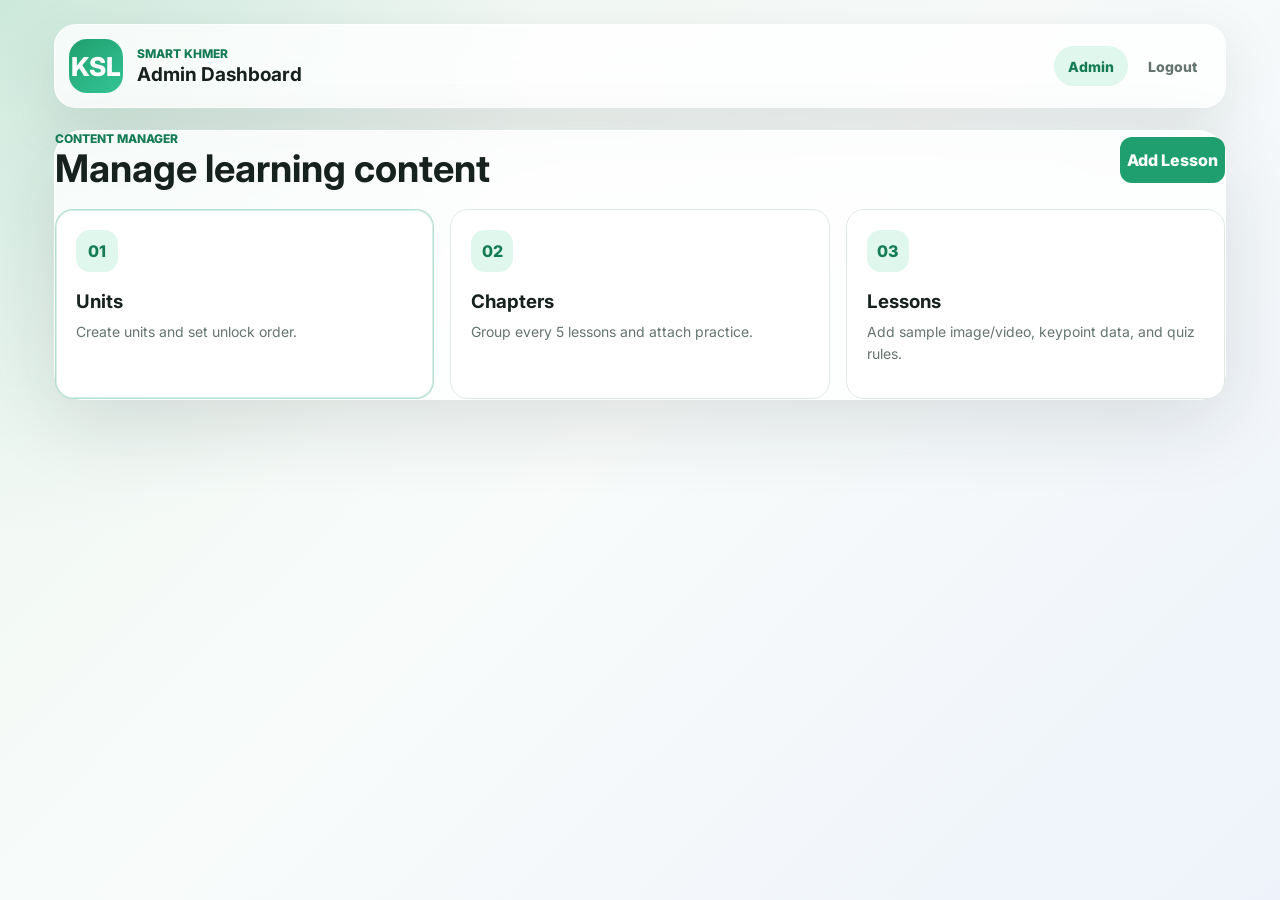
==== admin.html @ 8fa37a55 "Init Project" ====
<!DOCTYPE html>
<html lang="en">
<head>
  <meta charset="UTF-8">
  <meta name="viewport" content="width=device-width, initial-scale=1.0">
  <title>Admin | Smart Khmer Sign Language Learning</title>
  <link rel="preconnect" href="https://fonts.googleapis.com">
  <link rel="preconnect" href="https://fonts.gstatic.com" crossorigin>
  <link href="https://fonts.googleapis.com/css2?family=Inter:wght@400;500;600;700;800&display=swap" rel="stylesheet">
  <link rel="stylesheet" href="styles.css">
  <script src="app.js" defer></script>
</head>
<body>
  <main class="page-shell">
    <nav class="main-nav">
      <a class="brand nav-brand" href="admin.html">
        <span class="brand-mark">KSL</span>
        <div>
          <p>Smart Khmer</p>
          <h1>Admin Dashboard</h1>
        </div>
      </a>
      <div class="nav-links">
        <a class="active" href="admin.html">Admin</a>
        <a href="index.html">Logout</a>
      </div>
    </nav>

    <section class="page-card reveal-in">
      <div class="section-title">
        <div>
          <p class="eyebrow">Content manager</p>
          <h2>Manage learning content</h2>
        </div>
        <button class="primary-btn" type="button" data-toast-message="Create lesson modal placeholder">Add Lesson</button>
      </div>

      <div class="admin-grid">
        <article class="unit-card current">
          <span class="unit-number">01</span>
          <h3>Units</h3>
          <p>Create units and set unlock order.</p>
        </article>
        <article class="unit-card">
          <span class="unit-number">02</span>
          <h3>Chapters</h3>
          <p>Group every 5 lessons and attach practice.</p>
        </article>
        <article class="unit-card">
          <span class="unit-number">03</span>
          <h3>Lessons</h3>
          <p>Add sample image/video, keypoint data, and quiz rules.</p>
        </article>
      </div>
    </section>
    <div class="toast page-toast" role="status" aria-live="polite" data-toast></div>
  </main>
</body>
</html>
---- styles.css ----
:root {
  --ink: #17211d;
  --muted: #65746e;
  --line: #dfe8e3;
  --paper: #f5f8f6;
  --card: #ffffff;
  --green: #1f9f6f;
  --green-dark: #147b55;
  --mint: #dff7ed;
  --amber: #f3b83f;
  --blue: #3478f6;
  --red: #e15353;
  --shadow: 0 24px 80px rgba(23, 33, 29, 0.12);
}

* {
  box-sizing: border-box;
}

body {
  margin: 0;
  min-height: 100vh;
  font-family: Inter, system-ui, -apple-system, BlinkMacSystemFont, "Segoe UI", sans-serif;
  color: var(--ink);
  background:
    radial-gradient(circle at top left, rgba(31, 159, 111, 0.16), transparent 34rem),
    linear-gradient(135deg, #eef7f1 0%, #f8fbfa 48%, #eef3fb 100%);
}

button,
input {
  font: inherit;
}

button {
  cursor: pointer;
}

a {
  color: inherit;
  text-decoration: none;
}

.app-shell {
  width: min(1440px, 100%);
  min-height: 100vh;
  margin: 0 auto;
  display: grid;
  grid-template-columns: 390px minmax(0, 1fr);
  gap: 24px;
  padding: 24px;
}

.auth-page {
  min-height: 100vh;
  display: grid;
  place-items: center;
  padding: 24px;
}

.auth-panel-page {
  width: min(430px, 100%);
}

.page-shell {
  width: min(1220px, 100%);
  min-height: 100vh;
  margin: 0 auto;
  padding: 24px;
}

.main-nav {
  display: flex;
  align-items: center;
  justify-content: space-between;
  gap: 18px;
  margin-bottom: 22px;
  padding: 14px;
  border: 1px solid rgba(255, 255, 255, 0.72);
  border-radius: 22px;
  background: rgba(255, 255, 255, 0.78);
  box-shadow: 0 18px 60px rgba(23, 33, 29, 0.1);
  backdrop-filter: blur(20px);
}

.nav-brand {
  min-width: 260px;
}

.nav-links {
  display: flex;
  align-items: center;
  gap: 6px;
  flex-wrap: wrap;
}

.nav-links a {
  min-height: 40px;
  display: grid;
  place-items: center;
  padding: 0 14px;
  border-radius: 999px;
  color: var(--muted);
  font-size: 14px;
  font-weight: 800;
}

.nav-links a.active,
.nav-links a:hover {
  color: var(--green-dark);
  background: var(--mint);
}

.page-card,
.home-hero {
  border: 1px solid rgba(255, 255, 255, 0.72);
  border-radius: 28px;
  background: rgba(255, 255, 255, 0.78);
  box-shadow: var(--shadow);
  backdrop-filter: blur(20px);
}

.home-hero {
  display: grid;
  grid-template-columns: minmax(0, 0.9fr) minmax(320px, 1.1fr);
  align-items: center;
  gap: 24px;
  padding: 28px;
}

.home-hero h2 {
  margin: 6px 0 12px;
  font-size: clamp(34px, 5vw, 68px);
  line-height: 0.98;
}

.hero-actions {
  display: flex;
  flex-wrap: wrap;
  gap: 12px;
  margin-top: 22px;
}

.home-preview .camera-frame {
  min-height: 420px;
}

.mode-cards,
.admin-grid {
  display: grid;
  grid-template-columns: repeat(3, 1fr);
  gap: 16px;
  margin-top: 20px;
}

.mode-card {
  min-height: 210px;
  display: flex;
  flex-direction: column;
  gap: 10px;
  padding: 20px;
  border: 1px solid var(--line);
  border-radius: 18px;
  background: white;
}

.mode-card h3 {
  margin: 0;
  font-size: 24px;
}

.mode-card p {
  margin: 0;
}

.mode-card strong {
  margin-top: auto;
  color: var(--green-dark);
}

.lesson-layout {
  display: grid;
  grid-template-columns: minmax(0, 1fr) 300px;
  gap: 18px;
}

.lesson-mode {
  margin-top: 18px;
}

.link-btn {
  min-height: 46px;
  display: inline-grid;
  place-items: center;
  padding: 0 18px;
}

.full-btn {
  width: 100%;
}

.auth-panel,
.learning-panel {
  background: rgba(255, 255, 255, 0.76);
  border: 1px solid rgba(255, 255, 255, 0.72);
  box-shadow: var(--shadow);
  backdrop-filter: blur(20px);
}

.auth-panel {
  border-radius: 24px;
  padding: 24px;
  display: flex;
  flex-direction: column;
  gap: 22px;
}

.brand {
  display: flex;
  align-items: center;
  gap: 14px;
}

.brand-mark {
  width: 54px;
  height: 54px;
  display: grid;
  place-items: center;
  border-radius: 18px;
  color: white;
  background: linear-gradient(145deg, var(--green), #35c596);
  font-size: 26px;
  font-weight: 800;
}

.brand p,
.brand h1,
.topbar p,
.topbar h2,
.login-card h2,
.login-card p,
.lesson-stage h3,
.lesson-stage p,
.progress-card h3,
.progress-card p,
.word-card h3,
.word-card p,
.section-title h2,
.section-title p,
.unit-card h3,
.unit-card p {
  margin: 0;
}

.brand p,
.eyebrow {
  color: var(--green-dark);
  font-size: 12px;
  font-weight: 800;
  letter-spacing: 0;
  text-transform: uppercase;
}

.brand h1 {
  margin-top: 3px;
  font-size: 19px;
  line-height: 1.2;
}

.auth-tabs,
.mode-switch {
  display: grid;
  grid-template-columns: repeat(2, 1fr);
  gap: 6px;
  padding: 6px;
  border: 1px solid var(--line);
  border-radius: 14px;
  background: #edf4f0;
}

.tab,
.mode {
  min-height: 42px;
  border: 0;
  border-radius: 10px;
  color: var(--muted);
  background: transparent;
  font-weight: 800;
}

.tab.active,
.mode.active {
  color: var(--ink);
  background: white;
  box-shadow: 0 10px 28px rgba(23, 33, 29, 0.09);
}

.login-card {
  display: flex;
  flex-direction: column;
  gap: 17px;
  padding: 22px;
  border: 1px solid var(--line);
  border-radius: 18px;
  background: var(--card);
}

.login-card h2 {
  font-size: 28px;
  line-height: 1.05;
}

.muted,
.sample-card p,
.camera-card p,
.progress-card p,
.word-card p,
.unit-card p,
.correction-box p {
  color: var(--muted);
  font-size: 14px;
  line-height: 1.55;
}

.sso-grid {
  display: grid;
  gap: 10px;
}

.sso,
.guest-btn,
.primary-btn,
.secondary-btn {
  min-height: 46px;
  border-radius: 12px;
  border: 1px solid transparent;
  font-weight: 800;
}

.sso {
  display: flex;
  align-items: center;
  justify-content: center;
  gap: 10px;
  color: white;
}

.sso-grid .sso {
  min-height: 46px;
}

.facebook {
  background: #1877f2;
}

.telegram {
  background: #229ed9;
}

.google {
  color: var(--ink);
  background: #fff;
  border-color: var(--line);
}

.guest-btn {
  color: var(--green-dark);
  background: var(--mint);
}

.divider {
  display: flex;
  align-items: center;
  gap: 12px;
  color: var(--muted);
  font-size: 12px;
  font-weight: 800;
  text-transform: uppercase;
}

.divider::before,
.divider::after {
  content: "";
  height: 1px;
  flex: 1;
  background: var(--line);
}

.admin-form {
  display: grid;
  gap: 13px;
}

.admin-form label {
  display: grid;
  gap: 7px;
  color: var(--muted);
  font-size: 13px;
  font-weight: 700;
}

.admin-form input[type="text"],
.admin-form input[type="password"] {
  min-height: 44px;
  width: 100%;
  border: 1px solid var(--line);
  border-radius: 12px;
  padding: 0 13px;
  color: var(--ink);
  background: #fbfdfc;
  outline: none;
}

.admin-form input:focus {
  border-color: var(--green);
  box-shadow: 0 0 0 4px rgba(31, 159, 111, 0.12);
}

.form-row {
  display: flex;
  justify-content: space-between;
  align-items: center;
  gap: 12px;
}

.form-row a {
  color: var(--green-dark);
  font-size: 13px;
  font-weight: 800;
  text-decoration: none;
}

.check {
  display: flex !important;
  grid-template-columns: auto 1fr;
  align-items: center;
  gap: 8px !important;
}

.primary-btn {
  color: white;
  background: var(--green);
}

.secondary-btn {
  padding: 0 18px;
  color: var(--green-dark);
  border-color: var(--line);
  background: white;
}

.learning-panel {
  border-radius: 28px;
  padding: 24px;
  overflow: hidden;
}

.topbar {
  display: flex;
  justify-content: space-between;
  align-items: center;
  gap: 18px;
}

.topbar h2,
.section-title h2 {
  margin-top: 3px;
  font-size: clamp(24px, 3vw, 38px);
  line-height: 1.05;
}

.profile-pill {
  display: flex;
  align-items: center;
  gap: 9px;
  min-height: 44px;
  padding: 6px 12px 6px 6px;
  border: 1px solid var(--line);
  border-radius: 999px;
  background: white;
  font-weight: 800;
}

.avatar {
  width: 32px;
  height: 32px;
  display: grid;
  place-items: center;
  border-radius: 50%;
  color: white;
  background: var(--ink);
}

.mode-switch {
  width: min(460px, 100%);
  margin: 24px 0;
}

.hero-grid {
  display: grid;
  grid-template-columns: minmax(0, 1fr) 300px;
  gap: 18px;
}

.lesson-stage,
.progress-card,
.word-card,
.unit-card {
  border: 1px solid var(--line);
  border-radius: 18px;
  background: var(--card);
}

.lesson-stage {
  padding: 18px;
}

.stage-header,
.section-title {
  display: flex;
  align-items: center;
  justify-content: space-between;
  gap: 16px;
}

.lesson-stage h3 {
  margin-top: 5px;
  font-size: 30px;
}

.status-badge {
  padding: 9px 12px;
  border-radius: 999px;
  color: var(--green-dark);
  background: var(--mint);
  font-size: 13px;
  font-weight: 800;
}

.practice-area {
  display: grid;
  grid-template-columns: 0.82fr 1.18fr;
  gap: 16px;
  margin-top: 18px;
}

.sample-card,
.camera-card {
  display: grid;
  gap: 10px;
}

.hand-demo,
.camera-frame {
  position: relative;
  min-height: 270px;
  overflow: hidden;
  border-radius: 16px;
  background:
    linear-gradient(120deg, rgba(255,255,255,0.45), transparent),
    #dce9e3;
}

.hand-demo::before {
  content: "";
  position: absolute;
  left: 50%;
  bottom: 46px;
  width: 92px;
  height: 128px;
  border-radius: 42px 42px 32px 32px;
  transform: translateX(-50%) rotate(-8deg);
  background: #f1c9a8;
  box-shadow:
    -35px -48px 0 -18px #f1c9a8,
    -14px -82px 0 -20px #f1c9a8,
    12px -91px 0 -22px #f1c9a8,
    36px -68px 0 -21px #f1c9a8,
    57px -34px 0 -22px #f1c9a8;
}

.joint {
  position: absolute;
  z-index: 2;
  width: 12px;
  height: 12px;
  border: 2px solid white;
  border-radius: 50%;
  background: var(--green);
}

.j1 { left: 33%; top: 28%; }
.j2 { left: 44%; top: 16%; }
.j3 { left: 54%; top: 13%; }
.j4 { left: 64%; top: 22%; }
.j5 { left: 73%; top: 37%; }
.palm { left: 51%; top: 59%; width: 16px; height: 16px; }

.camera-frame {
  min-height: 270px;
  background:
    linear-gradient(rgba(23, 33, 29, 0.08), rgba(23, 33, 29, 0.16)),
    url("https://images.unsplash.com/photo-1581090464777-f3220bbe1b8b?auto=format&fit=crop&w=900&q=70") center / cover;
}

.skeleton {
  position: absolute;
  inset: 34px 22% 64px 28%;
  border: 2px solid rgba(255, 255, 255, 0.75);
  border-left: 0;
  border-bottom: 0;
  border-radius: 30px;
}

.skeleton span {
  position: absolute;
  width: 13px;
  height: 13px;
  border-radius: 50%;
  background: #5cf0b4;
  box-shadow: 0 0 0 5px rgba(92, 240, 180, 0.2);
}

.skeleton span:nth-child(1) { left: -8px; top: 30px; }
.skeleton span:nth-child(2) { left: 28px; top: 2px; }
.skeleton span:nth-child(3) { right: 24px; top: 36px; }
.skeleton span:nth-child(4) { right: -8px; bottom: 36px; }
.skeleton span:nth-child(5) { left: 44%; bottom: -8px; }

.capture-btn {
  position: absolute;
  left: 50%;
  bottom: 18px;
  width: 58px;
  height: 32px;
  border: 0;
  border-radius: 999px;
  transform: translateX(-50%);
  color: var(--red);
  background: white;
  box-shadow: 0 12px 28px rgba(0, 0, 0, 0.2);
}

.feedback-grid {
  display: grid;
  grid-template-columns: repeat(3, 1fr);
  gap: 12px;
  margin-top: 18px;
}

.score-card {
  padding: 16px;
  border: 1px solid var(--line);
  border-radius: 14px;
  background: #fbfdfc;
}

.score-card span {
  display: block;
  color: var(--green-dark);
  font-size: 30px;
  font-weight: 800;
}

.score-card p {
  margin: 4px 0 0;
  color: var(--muted);
  font-size: 13px;
  font-weight: 700;
}

.score-card.strong {
  background: var(--mint);
  border-color: rgba(31, 159, 111, 0.28);
}

.correction-box {
  display: flex;
  align-items: center;
  justify-content: space-between;
  gap: 16px;
  margin-top: 16px;
  padding: 16px;
  border-radius: 16px;
  background: #f5faf7;
}

.correction-box h4 {
  margin: 0 0 4px;
}

.correction-box .primary-btn {
  min-width: 150px;
  padding: 0 16px;
}

.progress-column {
  display: grid;
  gap: 14px;
}

.progress-card,
.word-card {
  padding: 18px;
}

.progress-card.green {
  color: white;
  background: linear-gradient(150deg, var(--green), #29b680);
  border: 0;
}

.progress-card.green .eyebrow,
.progress-card.green .mini-stat span {
  color: rgba(255,255,255,0.78);
}

.progress-card.green h3 {
  margin: 6px 0 16px;
  font-size: 34px;
}

.mini-stat {
  display: flex;
  justify-content: space-between;
  padding: 10px 0;
  border-top: 1px solid rgba(255,255,255,0.22);
  font-size: 13px;
}

.circle-progress {
  width: 92px;
  height: 92px;
  display: grid;
  place-items: center;
  margin-bottom: 12px;
  border-radius: 50%;
  color: var(--green-dark);
  background:
    radial-gradient(circle closest-side, white 72%, transparent 74%),
    conic-gradient(var(--green) 87%, #e6eee9 0);
  font-weight: 800;
}

.progress-card h3,
.word-card h3,
.unit-card h3 {
  margin: 0 0 8px;
}

.word-card {
  background: #fff8e8;
  border-color: #f4dfaa;
}

.curriculum {
  margin-top: 24px;
}

.unit-grid {
  display: grid;
  grid-template-columns: repeat(3, 1fr);
  gap: 14px;
  margin-top: 16px;
}

.unit-card {
  position: relative;
  min-height: 190px;
  padding: 20px;
  overflow: hidden;
}

.unit-card.current {
  border-color: rgba(31, 159, 111, 0.34);
  box-shadow: inset 0 0 0 1px rgba(31, 159, 111, 0.16);
}

.unit-number {
  display: inline-grid;
  place-items: center;
  width: 42px;
  height: 42px;
  margin-bottom: 18px;
  border-radius: 14px;
  color: var(--green-dark);
  background: var(--mint);
  font-weight: 800;
}

.lesson-dots {
  display: flex;
  gap: 7px;
  margin-top: 20px;
}

.lesson-dots span {
  width: 100%;
  max-width: 34px;
  height: 8px;
  border-radius: 999px;
  background: #dbe6e1;
}

.lesson-dots .done {
  background: var(--green);
}

.lesson-dots .active {
  background: var(--amber);
}

.chapter-list {
  display: grid;
  gap: 12px;
  padding: 0 16px 16px;
}

.unit-path {
  display: grid;
  gap: 14px;
  margin-top: 16px;
}

.unit-accordion {
  border: 1px solid var(--line);
  border-radius: 18px;
  background: white;
  overflow: hidden;
}

.unit-accordion > summary {
  display: grid;
  grid-template-columns: 48px minmax(0, 1fr) auto auto;
  align-items: center;
  gap: 14px;
  padding: 18px;
  list-style: none;
  cursor: pointer;
}

.unit-accordion > summary::-webkit-details-marker {
  display: none;
}

.unit-accordion > summary::after {
  content: "+";
  width: 30px;
  height: 30px;
  display: grid;
  place-items: center;
  border-radius: 50%;
  color: white;
  background: var(--green);
  font-weight: 800;
}

.unit-accordion[open] > summary::after {
  content: "-";
}

.unit-accordion > summary strong {
  min-width: 0;
  font-size: 18px;
}

.unit-accordion > summary em {
  color: var(--muted);
  font-size: 13px;
  font-style: normal;
  font-weight: 800;
  text-align: right;
}

.unit-accordion > summary .unit-number {
  margin: 0;
}

.locked-unit {
  background: #f7faf8;
}

.locked-unit > summary {
  color: #6d7772;
}

.locked-unit > summary::after {
  color: #69736f;
  background: #e1e8e4;
}

.chapter-card {
  border: 1px solid var(--line);
  border-radius: 16px;
  background: white;
  overflow: hidden;
}

.chapter-card summary {
  display: grid;
  grid-template-columns: 118px minmax(0, 1fr) auto auto;
  align-items: center;
  gap: 14px;
  padding: 16px 18px;
  list-style: none;
  cursor: pointer;
}

.chapter-card summary::-webkit-details-marker {
  display: none;
}

.chapter-card summary::after {
  content: "+";
  width: 28px;
  height: 28px;
  display: grid;
  place-items: center;
  border-radius: 50%;
  color: var(--green-dark);
  background: var(--mint);
  font-weight: 800;
}

.chapter-card[open] summary::after {
  content: "-";
}

.chapter-index {
  color: var(--green-dark);
  font-size: 13px;
  font-weight: 800;
  text-transform: uppercase;
}

.chapter-card summary strong {
  min-width: 0;
  font-size: 17px;
}

.chapter-card summary em {
  color: var(--muted);
  font-size: 13px;
  font-style: normal;
  font-weight: 700;
  text-align: right;
}

.lesson-list {
  display: grid;
  gap: 8px;
  padding: 0 18px 18px;
}

.lesson-row {
  width: 100%;
  min-height: 64px;
  display: grid;
  grid-template-columns: 58px minmax(0, 1fr) auto;
  align-items: center;
  gap: 14px;
  padding: 10px 12px;
  border: 1px solid var(--line);
  border-radius: 12px;
  color: var(--ink);
  background: #fbfdfc;
  text-align: left;
}

.lesson-row span:nth-child(2) {
  display: grid;
  gap: 3px;
  color: var(--muted);
  font-size: 13px;
}

.lesson-row span:nth-child(2) strong {
  color: var(--ink);
  font-size: 15px;
}

.lesson-row b {
  color: var(--green-dark);
  font-size: 13px;
  white-space: nowrap;
}

.lesson-state {
  min-height: 32px;
  display: grid;
  place-items: center;
  border-radius: 999px;
  color: var(--green-dark);
  background: var(--mint);
  font-size: 11px;
  font-weight: 800;
  text-transform: uppercase;
}

.lesson-row.complete {
  border-color: rgba(31, 159, 111, 0.28);
}

.lesson-row.current {
  border-color: rgba(243, 184, 63, 0.7);
  background: #fff9eb;
  box-shadow: inset 0 0 0 1px rgba(243, 184, 63, 0.22);
}

.lesson-row.current .lesson-state {
  color: #8a5d00;
  background: #ffe7a8;
}

.lesson-row.locked {
  cursor: not-allowed;
  opacity: 0.58;
  background: #f3f6f4;
}

.lesson-row.locked .lesson-state {
  color: #69736f;
  background: #e1e8e4;
}

.lesson-row.practice {
  border-style: dashed;
}

.hidden {
  display: none;
}

.locked-preview {
  opacity: 0.72;
}

.lesson-row.selected {
  border-color: rgba(52, 120, 246, 0.45);
  background: #eef5ff;
  box-shadow: inset 0 0 0 1px rgba(52, 120, 246, 0.18);
}

.toast {
  min-height: 44px;
  display: grid;
  place-items: center;
  padding: 0 14px;
  border: 1px solid rgba(31, 159, 111, 0.24);
  border-radius: 12px;
  color: var(--green-dark);
  background: var(--mint);
  font-size: 13px;
  font-weight: 800;
  opacity: 0;
  transform: translateY(8px);
  transition: opacity 220ms ease, transform 220ms ease;
}

.toast.show {
  opacity: 1;
  transform: translateY(0);
}

.reveal-in {
  animation: revealIn 520ms ease both;
}

.soft-pop {
  animation: softPop 340ms ease both;
}

.skeleton span {
  animation: pulsePoint 1.5s ease-in-out infinite;
}

.skeleton span:nth-child(2) {
  animation-delay: 90ms;
}

.skeleton span:nth-child(3) {
  animation-delay: 180ms;
}

.skeleton span:nth-child(4) {
  animation-delay: 270ms;
}

.skeleton span:nth-child(5) {
  animation-delay: 360ms;
}

.capture-btn {
  transition: transform 180ms ease, box-shadow 180ms ease;
}

.capture-btn:hover {
  transform: translateX(-50%) translateY(-2px);
  box-shadow: 0 16px 34px rgba(0, 0, 0, 0.24);
}

.primary-btn,
.secondary-btn,
.guest-btn,
.sso,
.lesson-row,
.tab,
.mode {
  transition: transform 180ms ease, box-shadow 180ms ease, border-color 180ms ease, background 180ms ease;
}

.primary-btn:hover,
.secondary-btn:hover,
.guest-btn:hover,
.sso:hover,
.lesson-row:not(:disabled):hover,
.tab:hover,
.mode:hover {
  transform: translateY(-1px);
}

@keyframes revealIn {
  from {
    opacity: 0;
    transform: translateY(14px);
  }
  to {
    opacity: 1;
    transform: translateY(0);
  }
}

@keyframes softPop {
  0% {
    transform: scale(0.985);
  }
  65% {
    transform: scale(1.01);
  }
  100% {
    transform: scale(1);
  }
}

@keyframes pulsePoint {
  0%,
  100% {
    transform: scale(1);
  }
  50% {
    transform: scale(1.24);
  }
}

@media (max-width: 1180px) {
  .app-shell {
    grid-template-columns: 1fr;
  }

  .auth-panel {
    order: 2;
  }

  .home-hero,
  .lesson-layout {
    grid-template-columns: 1fr;
  }
}

@media (max-width: 860px) {
  .app-shell,
  .learning-panel,
  .auth-panel {
    padding: 16px;
  }

  .hero-grid,
  .practice-area,
  .unit-grid,
  .mode-cards,
  .admin-grid {
    grid-template-columns: 1fr;
  }

  .main-nav,
  .home-hero {
    align-items: stretch;
    flex-direction: column;
  }

  .main-nav {
    display: flex;
  }

  .nav-brand {
    min-width: 0;
  }

  .nav-links a {
    flex: 1;
  }

  .chapter-card summary {
    grid-template-columns: 1fr auto;
  }

  .unit-accordion > summary {
    grid-template-columns: 48px minmax(0, 1fr);
  }

  .unit-accordion > summary em {
    grid-column: 1 / -1;
    text-align: left;
  }

  .chapter-index,
  .chapter-card summary em {
    grid-column: 1 / -1;
    text-align: left;
  }

  .feedback-grid {
    grid-template-columns: repeat(2, 1fr);
  }

  .topbar,
  .stage-header,
  .section-title,
  .correction-box {
    align-items: stretch;
    flex-direction: column;
  }

  .profile-pill,
  .secondary-btn,
  .correction-box .primary-btn {
    width: 100%;
    justify-content: center;
  }
}

@media (max-width: 520px) {
  .app-shell {
    padding: 10px;
  }

  .page-shell,
  .auth-page {
    padding: 10px;
  }

  .auth-panel,
  .learning-panel,
  .page-card,
  .home-hero {
    border-radius: 18px;
  }

  .home-hero {
    padding: 18px;
  }

  .home-hero h2 {
    font-size: 36px;
  }

  .login-card h2 {
    font-size: 24px;
  }

  .lesson-stage h3 {
    font-size: 25px;
  }

  .feedback-grid {
    grid-template-columns: 1fr;
  }

  .lesson-row {
    grid-template-columns: 50px minmax(0, 1fr);
  }

  .lesson-row b {
    grid-column: 2;
  }

  .hand-demo,
  .camera-frame {
    min-height: 220px;
  }
}
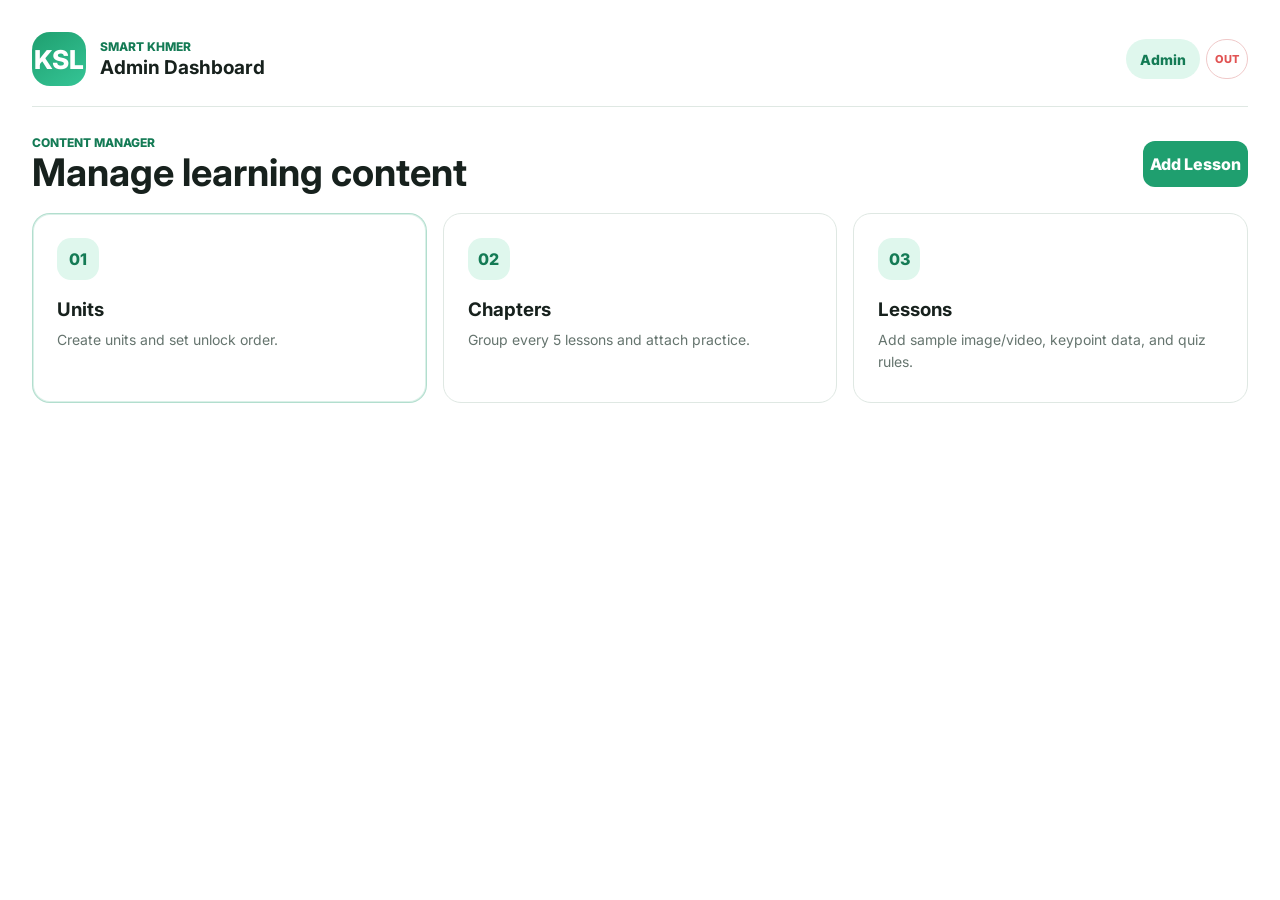
==== commit e5dfd468: "Updated: the layout -  container - max width- and logout with alert message" ====
--- a/admin.html
+++ b/admin.html
@@ -22,7 +22,9 @@
       </a>
       <div class="nav-links">
         <a class="active" href="admin.html">Admin</a>
-        <a href="index.html">Logout</a>
+        <a class="logout-btn" href="index.html" data-logout aria-label="Logout" data-tooltip="Logout">
+          <span aria-hidden="true">OUT</span>
+        </a>
       </div>
     </nav>
 
--- a/styles.css
+++ b/styles.css
@@ -22,9 +22,7 @@
   min-height: 100vh;
   font-family: Inter, system-ui, -apple-system, BlinkMacSystemFont, "Segoe UI", sans-serif;
   color: var(--ink);
-  background:
-    radial-gradient(circle at top left, rgba(31, 159, 111, 0.16), transparent 34rem),
-    linear-gradient(135deg, #eef7f1 0%, #f8fbfa 48%, #eef3fb 100%);
+  background: #ffffff;
 }
 
 button,
@@ -55,7 +53,8 @@
   min-height: 100vh;
   display: grid;
   place-items: center;
-  padding: 24px;
+  padding: 40px 24px;
+  background: #ffffff;
 }
 
 .auth-panel-page {
@@ -63,10 +62,11 @@
 }
 
 .page-shell {
-  width: min(1220px, 100%);
+  width: min(1440px, 100%);
   min-height: 100vh;
   margin: 0 auto;
-  padding: 24px;
+  padding: 32px 32px 56px;
+  background: #ffffff;
 }
 
 .main-nav {
@@ -74,13 +74,13 @@
   align-items: center;
   justify-content: space-between;
   gap: 18px;
-  margin-bottom: 22px;
-  padding: 14px;
-  border: 1px solid rgba(255, 255, 255, 0.72);
-  border-radius: 22px;
-  background: rgba(255, 255, 255, 0.78);
-  box-shadow: 0 18px 60px rgba(23, 33, 29, 0.1);
-  backdrop-filter: blur(20px);
+  margin-bottom: 28px;
+  padding: 0 0 20px;
+  border: 0;
+  border-bottom: 1px solid var(--line);
+  border-radius: 0;
+  background: #ffffff;
+  box-shadow: none;
 }
 
 .nav-brand {
@@ -111,13 +111,56 @@
   background: var(--mint);
 }
 
+.nav-links .logout-btn {
+  position: relative;
+  width: 42px;
+  min-width: 42px;
+  padding: 0;
+  color: var(--red);
+  border: 1px solid #f0c9c9;
+  background: #ffffff;
+  font-size: 11px;
+  font-weight: 800;
+}
+
+.nav-links .logout-btn:hover {
+  color: #ffffff;
+  background: var(--red);
+  border-color: var(--red);
+}
+
+.logout-btn::after {
+  content: attr(data-tooltip);
+  position: absolute;
+  left: 50%;
+  top: calc(100% + 9px);
+  z-index: 10;
+  padding: 7px 9px;
+  border-radius: 8px;
+  color: #ffffff;
+  background: var(--ink);
+  font-size: 12px;
+  font-weight: 800;
+  line-height: 1;
+  white-space: nowrap;
+  opacity: 0;
+  pointer-events: none;
+  transform: translate(-50%, -4px);
+  transition: opacity 160ms ease, transform 160ms ease;
+}
+
+.logout-btn:hover::after,
+.logout-btn:focus-visible::after {
+  opacity: 1;
+  transform: translate(-50%, 0);
+}
+
 .page-card,
 .home-hero {
-  border: 1px solid rgba(255, 255, 255, 0.72);
-  border-radius: 28px;
-  background: rgba(255, 255, 255, 0.78);
-  box-shadow: var(--shadow);
-  backdrop-filter: blur(20px);
+  border: 0;
+  border-radius: 0;
+  background: #ffffff;
+  box-shadow: none;
 }
 
 .home-hero {
@@ -125,7 +168,7 @@
   grid-template-columns: minmax(0, 0.9fr) minmax(320px, 1.1fr);
   align-items: center;
   gap: 24px;
-  padding: 28px;
+  padding: 24px 0 36px;
 }
 
 .home-hero h2 {
@@ -158,7 +201,7 @@
   display: flex;
   flex-direction: column;
   gap: 10px;
-  padding: 20px;
+  padding: 24px;
   border: 1px solid var(--line);
   border-radius: 18px;
   background: white;
@@ -201,10 +244,9 @@
 
 .auth-panel,
 .learning-panel {
-  background: rgba(255, 255, 255, 0.76);
-  border: 1px solid rgba(255, 255, 255, 0.72);
-  box-shadow: var(--shadow);
-  backdrop-filter: blur(20px);
+  background: #ffffff;
+  border: 1px solid var(--line);
+  box-shadow: 0 20px 64px rgba(23, 33, 29, 0.09);
 }
 
 .auth-panel {
@@ -299,7 +341,7 @@
   display: flex;
   flex-direction: column;
   gap: 17px;
-  padding: 22px;
+  padding: 26px;
   border: 1px solid var(--line);
   border-radius: 18px;
   background: var(--card);
@@ -451,7 +493,7 @@
 
 .learning-panel {
   border-radius: 28px;
-  padding: 24px;
+  padding: 32px;
   overflow: hidden;
 }
 
@@ -512,7 +554,7 @@
 }
 
 .lesson-stage {
-  padding: 18px;
+  padding: 26px;
 }
 
 .stage-header,
@@ -701,18 +743,19 @@
 
 .progress-card,
 .word-card {
-  padding: 18px;
+  padding: 22px;
 }
 
 .progress-card.green {
-  color: white;
-  background: linear-gradient(150deg, var(--green), #29b680);
-  border: 0;
+  color: var(--ink);
+  background: #ffffff;
+  border-color: rgba(31, 159, 111, 0.28);
+  box-shadow: inset 4px 0 0 var(--green);
 }
 
 .progress-card.green .eyebrow,
 .progress-card.green .mini-stat span {
-  color: rgba(255,255,255,0.78);
+  color: var(--green-dark);
 }
 
 .progress-card.green h3 {
@@ -724,7 +767,7 @@
   display: flex;
   justify-content: space-between;
   padding: 10px 0;
-  border-top: 1px solid rgba(255,255,255,0.22);
+  border-top: 1px solid var(--line);
   font-size: 13px;
 }
 
@@ -749,12 +792,17 @@
 }
 
 .word-card {
-  background: #fff8e8;
-  border-color: #f4dfaa;
+  background: #ffffff;
+  border-color: var(--line);
+  box-shadow: inset 4px 0 0 var(--amber);
 }
 
 .curriculum {
   margin-top: 24px;
+  padding: 28px;
+  border: 0;
+  border-radius: 0;
+  background: #ffffff;
 }
 
 .unit-grid {
@@ -767,7 +815,7 @@
 .unit-card {
   position: relative;
   min-height: 190px;
-  padding: 20px;
+  padding: 24px;
   overflow: hidden;
 }
 
@@ -1253,7 +1301,7 @@
   .learning-panel,
   .page-card,
   .home-hero {
-    border-radius: 18px;
+    border-radius: 0;
   }
 
   .home-hero {
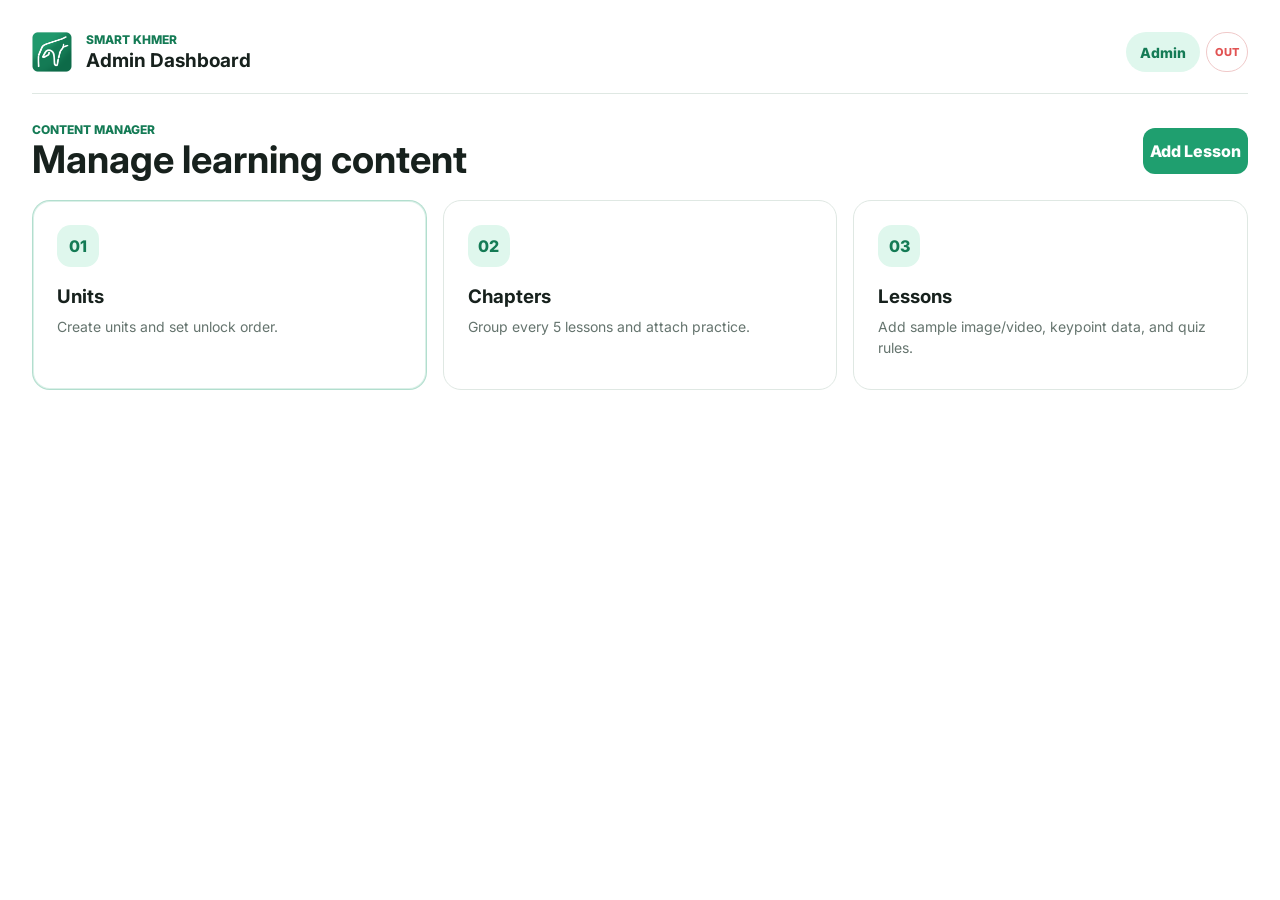
==== commit 45fad285: "Updated: logo in assets" ====
--- a/admin.html
+++ b/admin.html
@@ -14,7 +14,7 @@
   <main class="page-shell">
     <nav class="main-nav">
       <a class="brand nav-brand" href="admin.html">
-        <span class="brand-mark">KSL</span>
+        <img src="assets\logo.png" style="width: 40px; height: 40px;" />
         <div>
           <p>Smart Khmer</p>
           <h1>Admin Dashboard</h1>
--- a/styles.css
+++ b/styles.css
@@ -229,6 +229,18 @@
 
 .lesson-mode {
   margin-top: 18px;
+}
+
+.track-bar {
+  display: flex;
+  align-items: center;
+  justify-content: space-between;
+  gap: 12px;
+  margin-top: 18px;
+  padding: 12px;
+  border: 1px solid var(--line);
+  border-radius: 14px;
+  background: #ffffff;
 }
 
 .link-btn {
@@ -441,8 +453,8 @@
   font-weight: 700;
 }
 
-.admin-form input[type="text"],
-.admin-form input[type="password"] {
+/* Username field */
+.admin-form input[type="text"] {
   min-height: 44px;
   width: 100%;
   border: 1px solid var(--line);
@@ -451,9 +463,54 @@
   color: var(--ink);
   background: #fbfdfc;
   outline: none;
-}
-
-.admin-form input:focus {
+  box-sizing: border-box;
+}
+
+/* Password wrapper */
+.password-field {
+  display: flex;
+  align-items: center;
+
+  min-height: 44px;
+  width: 100%;
+
+  border: 1px solid var(--line);
+  border-radius: 12px;
+
+  background: #fbfdfc;
+  box-sizing: border-box;
+}
+
+.password-field input {
+  flex: 1;
+
+  min-height: 42px;
+  border: none;
+  outline: none;
+  background: transparent;
+
+  padding: 0 13px;
+  color: var(--ink);
+}
+
+.toggle-password {
+  width: 44px;
+  height: 44px;
+
+  border: none;
+  background: transparent;
+  cursor: pointer;
+
+  color: var(--muted);
+  font-size: 16px;
+}
+
+.toggle-password:hover {
+  color: var(--green);
+}
+
+.admin-form input[type="text"]:focus,
+.password-field:focus-within {
   border-color: var(--green);
   box-shadow: 0 0 0 4px rgba(31, 159, 111, 0.12);
 }
@@ -477,6 +534,8 @@
   grid-template-columns: auto 1fr;
   align-items: center;
   gap: 8px !important;
+  cursor: pointer;
+  user-select: none;
 }
 
 .primary-btn {
@@ -1231,7 +1290,8 @@
   }
 
   .main-nav,
-  .home-hero {
+  .home-hero,
+  .track-bar {
     align-items: stretch;
     flex-direction: column;
   }
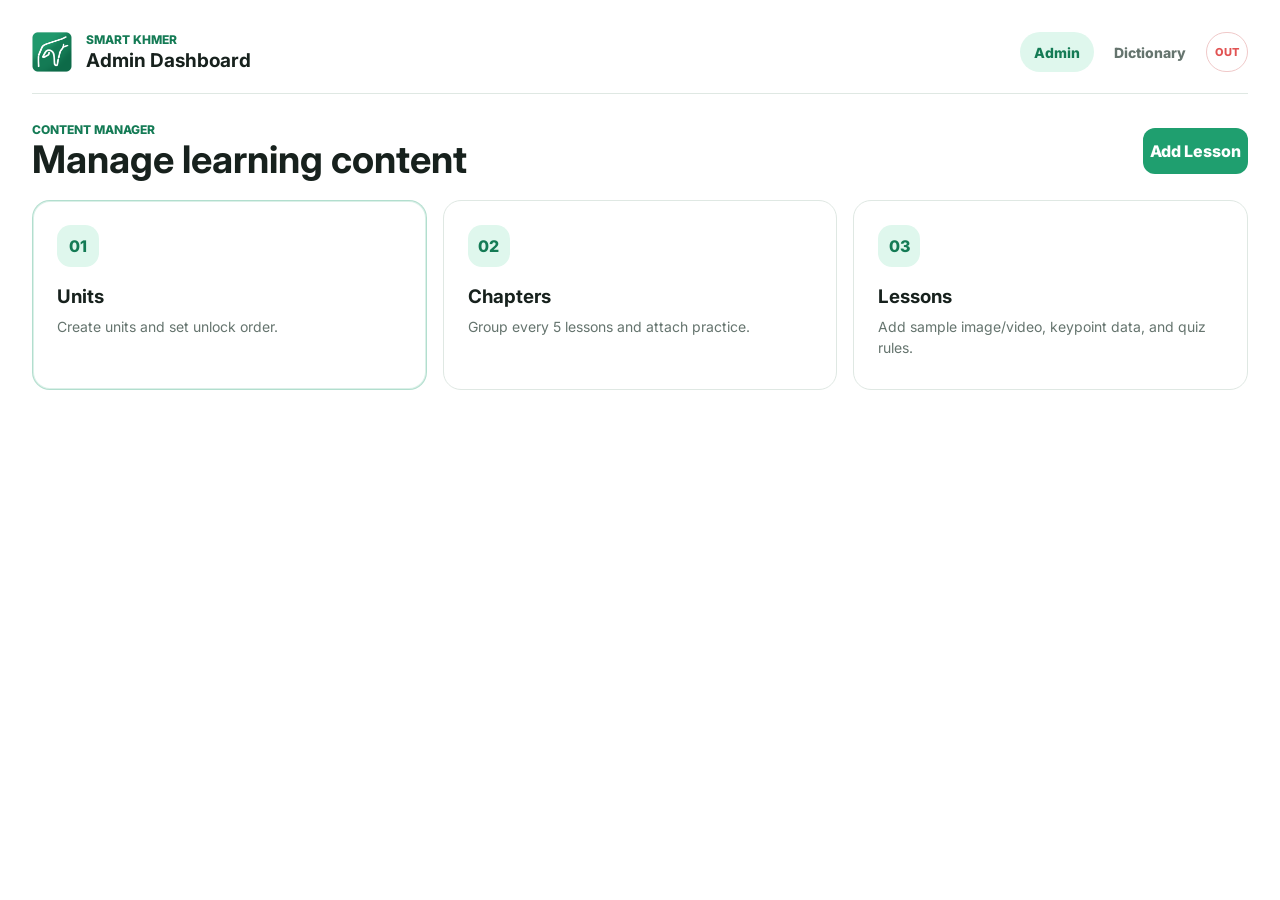
==== commit 109614ea: "Added - Dictionary Page" ====
--- a/admin.html
+++ b/admin.html
@@ -22,6 +22,7 @@
       </a>
       <div class="nav-links">
         <a class="active" href="admin.html">Admin</a>
+        <a href="dictionary.html">Dictionary</a>
         <a class="logout-btn" href="index.html" data-logout aria-label="Logout" data-tooltip="Logout">
           <span aria-hidden="true">OUT</span>
         </a>
--- a/styles.css
+++ b/styles.css
@@ -219,6 +219,179 @@
 .mode-card strong {
   margin-top: auto;
   color: var(--green-dark);
+}
+
+.dictionary-page,
+.dictionary-detail {
+  display: grid;
+  gap: 24px;
+}
+
+.dictionary-tools {
+  display: grid;
+  grid-template-columns: minmax(260px, 1fr) 160px auto;
+  align-items: end;
+  gap: 14px;
+  padding: 18px;
+  border: 1px solid var(--line);
+  border-radius: 16px;
+  background: #ffffff;
+}
+
+.search-field,
+.filter-field {
+  display: grid;
+  gap: 8px;
+  color: var(--muted);
+  font-size: 13px;
+  font-weight: 800;
+}
+
+.search-field input,
+.filter-field select {
+  min-height: 46px;
+  width: 100%;
+  border: 1px solid var(--line);
+  border-radius: 12px;
+  padding: 0 14px;
+  color: var(--ink);
+  background: #ffffff;
+  outline: none;
+}
+
+.search-field input:focus,
+.filter-field select:focus {
+  border-color: var(--green);
+  box-shadow: 0 0 0 4px rgba(31, 159, 111, 0.12);
+}
+
+.filter-chips {
+  display: flex;
+  gap: 8px;
+  flex-wrap: wrap;
+}
+
+.chip {
+  min-height: 38px;
+  padding: 0 14px;
+  border: 1px solid var(--line);
+  border-radius: 999px;
+  color: var(--muted);
+  background: #ffffff;
+  font-weight: 800;
+}
+
+.chip.active,
+.chip:hover {
+  color: var(--green-dark);
+  background: var(--mint);
+  border-color: rgba(31, 159, 111, 0.24);
+}
+
+.dictionary-grid {
+  display: grid;
+  grid-template-columns: repeat(3, 1fr);
+  gap: 16px;
+}
+
+.dictionary-card {
+  min-height: 210px;
+  display: flex;
+  flex-direction: column;
+  gap: 12px;
+  padding: 22px;
+  border: 1px solid var(--line);
+  border-radius: 16px;
+  background: #ffffff;
+}
+
+.dictionary-card:hover {
+  border-color: rgba(31, 159, 111, 0.35);
+  transform: translateY(-2px);
+}
+
+.dictionary-card strong {
+  font-size: 28px;
+}
+
+.dictionary-card p {
+  margin: 0;
+  color: var(--muted);
+  line-height: 1.5;
+}
+
+.dictionary-card b {
+  margin-top: auto;
+  color: var(--green-dark);
+  font-size: 13px;
+}
+
+.dict-tag {
+  width: fit-content;
+  padding: 7px 10px;
+  border-radius: 999px;
+  color: var(--green-dark);
+  background: var(--mint);
+  font-size: 12px;
+  font-weight: 800;
+}
+
+.dict-tag.word {
+  color: #8a5d00;
+  background: #ffe7a8;
+}
+
+.empty-state {
+  margin: 0;
+  padding: 18px;
+  border: 1px dashed var(--line);
+  border-radius: 14px;
+  color: var(--muted);
+  font-weight: 800;
+  text-align: center;
+}
+
+.detail-heading {
+  display: flex;
+  justify-content: space-between;
+  align-items: end;
+  gap: 18px;
+}
+
+.detail-heading h2 {
+  margin: 5px 0 8px;
+  font-size: clamp(38px, 6vw, 76px);
+  line-height: 0.95;
+}
+
+.detail-layout {
+  display: grid;
+  grid-template-columns: minmax(0, 1fr) 330px;
+  gap: 18px;
+}
+
+.detail-media {
+  display: grid;
+  grid-template-columns: repeat(1, 1fr);
+  gap: 16px;
+}
+
+.media-block {
+  display: grid;
+  gap: 10px;
+}
+
+.media-block p {
+  margin: 0;
+  color: var(--muted);
+  font-size: 14px;
+  font-weight: 700;
+}
+
+.detail-info {
+  display: grid;
+  align-content: start;
+  gap: 14px;
 }
 
 .lesson-layout {
@@ -453,8 +626,8 @@
   font-weight: 700;
 }
 
-/* Username field */
-.admin-form input[type="text"] {
+.admin-form input[type="text"],
+.admin-form input[type="password"] {
   min-height: 44px;
   width: 100%;
   border: 1px solid var(--line);
@@ -463,54 +636,9 @@
   color: var(--ink);
   background: #fbfdfc;
   outline: none;
-  box-sizing: border-box;
-}
-
-/* Password wrapper */
-.password-field {
-  display: flex;
-  align-items: center;
-
-  min-height: 44px;
-  width: 100%;
-
-  border: 1px solid var(--line);
-  border-radius: 12px;
-
-  background: #fbfdfc;
-  box-sizing: border-box;
-}
-
-.password-field input {
-  flex: 1;
-
-  min-height: 42px;
-  border: none;
-  outline: none;
-  background: transparent;
-
-  padding: 0 13px;
-  color: var(--ink);
-}
-
-.toggle-password {
-  width: 44px;
-  height: 44px;
-
-  border: none;
-  background: transparent;
-  cursor: pointer;
-
-  color: var(--muted);
-  font-size: 16px;
-}
-
-.toggle-password:hover {
-  color: var(--green);
-}
-
-.admin-form input[type="text"]:focus,
-.password-field:focus-within {
+}
+
+.admin-form input:focus {
   border-color: var(--green);
   box-shadow: 0 0 0 4px rgba(31, 159, 111, 0.12);
 }
@@ -534,8 +662,6 @@
   grid-template-columns: auto 1fr;
   align-items: center;
   gap: 8px !important;
-  cursor: pointer;
-  user-select: none;
 }
 
 .primary-btn {
@@ -654,7 +780,7 @@
 .hand-demo,
 .camera-frame {
   position: relative;
-  min-height: 270px;
+  min-height: 600px;
   overflow: hidden;
   border-radius: 16px;
   background:
@@ -1211,8 +1337,10 @@
 .guest-btn,
 .sso,
 .lesson-row,
+.dictionary-card,
 .tab,
-.mode {
+.mode,
+.chip {
   transition: transform 180ms ease, box-shadow 180ms ease, border-color 180ms ease, background 180ms ease;
 }
 
@@ -1222,7 +1350,8 @@
 .sso:hover,
 .lesson-row:not(:disabled):hover,
 .tab:hover,
-.mode:hover {
+.mode:hover,
+.chip:hover {
   transform: translateY(-1px);
 }
 
@@ -1269,7 +1398,8 @@
   }
 
   .home-hero,
-  .lesson-layout {
+  .lesson-layout,
+  .detail-layout {
     grid-template-columns: 1fr;
   }
 }
@@ -1285,7 +1415,10 @@
   .practice-area,
   .unit-grid,
   .mode-cards,
-  .admin-grid {
+  .admin-grid,
+  .dictionary-tools,
+  .dictionary-grid,
+  .detail-media {
     grid-template-columns: 1fr;
   }
 
@@ -1334,6 +1467,7 @@
   .topbar,
   .stage-header,
   .section-title,
+  .detail-heading,
   .correction-box {
     align-items: stretch;
     flex-direction: column;
@@ -1345,6 +1479,14 @@
     width: 100%;
     justify-content: center;
   }
+
+  .filter-chips {
+    width: 100%;
+  }
+
+  .chip {
+    flex: 1;
+  }
 }
 
 @media (max-width: 520px) {
